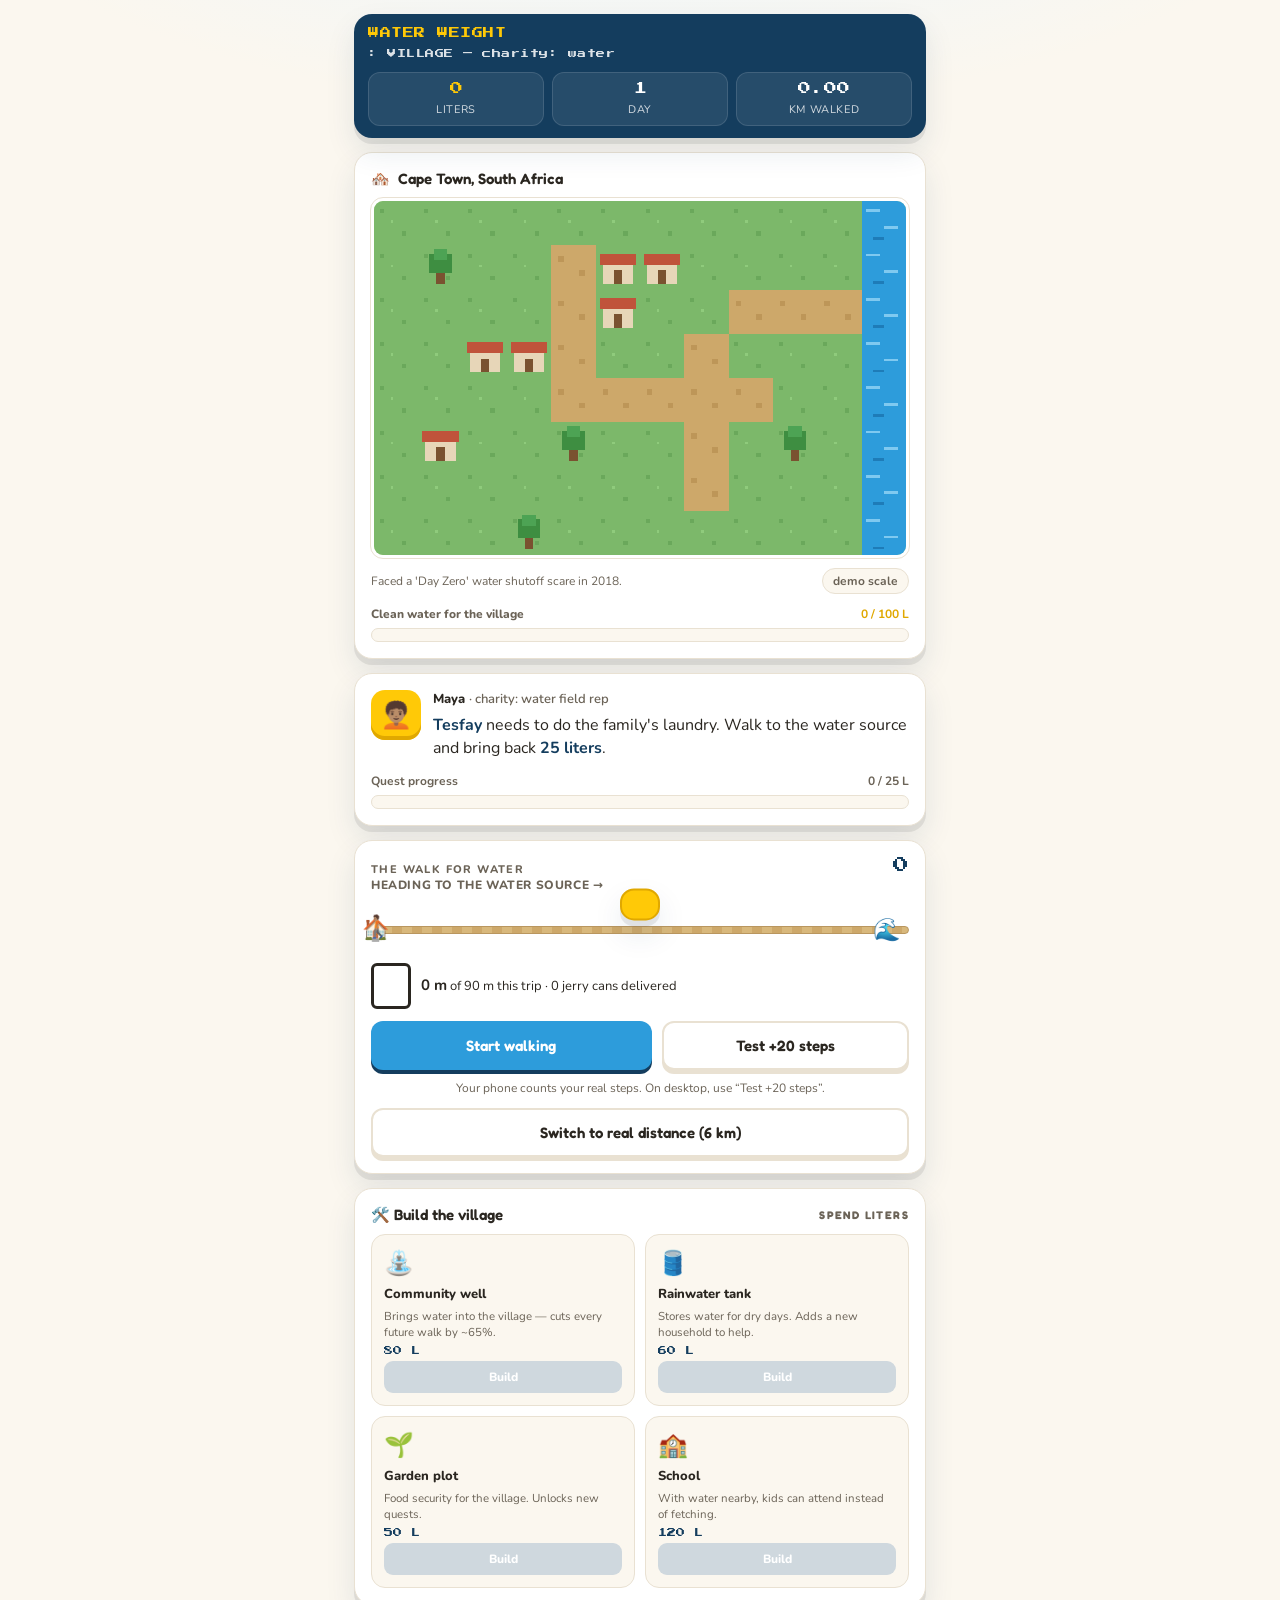
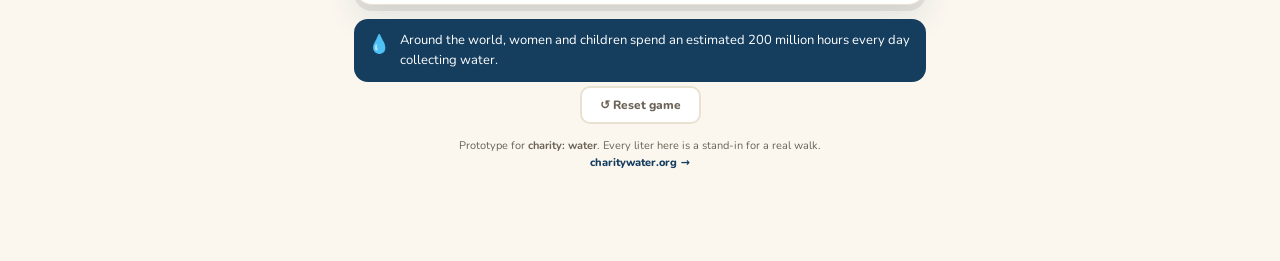
==== index.html @ 45f5c356 "Update files for current working version" ====
<!doctype html>
<html lang="en">
<head>
<meta charset="utf-8" />
<meta name="viewport" content="width=device-width, initial-scale=1, viewport-fit=cover" />
<title>Water Weight: Village</title>
<link rel="preconnect" href="https://fonts.googleapis.com">
<link rel="preconnect" href="https://fonts.gstatic.com" crossorigin>
<link href="https://fonts.googleapis.com/css2?family=Press+Start+2P&family=Fredoka:wght@500;600;700&family=Nunito:wght@400;600;700;800&display=swap" rel="stylesheet">
<link rel="stylesheet" href="style.css">
<script src="script.js" defer></script>
</head>
<body>
<div class="wrap">

  <!-- HUD -->
  <div class="hud">
    <div class="hud-top">
      <div class="logo">WATER WEIGHT<small>: VILLAGE — charity: water</small></div>
    </div>
    <div class="hud-stats">
      <div class="stat liters"><div class="k" id="hudLiters">0</div><div class="l">Liters</div></div>
      <div class="stat"><div class="k" id="hudDay">1</div><div class="l">Day</div></div>
      <div class="stat"><div class="k" id="hudKm">0.0</div><div class="l">Km walked</div></div>
    </div>
  </div>

  <!-- MAP -->
  <div class="card">
    <h2>🏘️ <span id="cityName">—</span></h2>
    <canvas id="map" width="384" height="256" aria-label="Top-down view of the village"></canvas>
    <div class="map-cap">
      <span id="cityNote">Loading a community in a real water crisis…</span>
      <span class="pill" id="walkPill">6 km round trip</span>
    </div>
    <div class="goal">
      <div class="lbl"><span>Clean water for the village</span><b id="goalNums">0 / 100 L</b></div>
      <div class="bar"><i id="goalBar"></i></div>
    </div>
  </div>

  <!-- QUEST / NPC -->
  <div class="card">
    <div class="npc">
      <div class="avatar">🧑🏽‍🦱</div>
      <div class="speech">
        <div class="who">Maya <span>· charity: water field rep</span></div>
        <p class="quest-text" id="questText">…</p>
      </div>
    </div>
    <div class="progress">
      <div class="lbl"><span>Quest progress</span><span id="questNums">0 / 0 L</span></div>
      <div class="bar"><i id="questBar"></i></div>
    </div>
  </div>

  <!-- JOURNEY / PEDOMETER -->
  <div class="card">
    <div class="journey-head">
      <span class="eyebrow">The walk for water</span>
      <span class="big" id="stepCount">0</span>
    </div>
    <div class="leg" id="legLabel">Heading to the water source →</div>

    <div class="route">
      <div class="track"></div>
      <div class="home" title="Home">🏠</div>
      <div class="walker" id="walker" style="left:4px">🚶🏽</div>
      <div class="well" title="Water source">🌊</div>
    </div>

    <div class="jerry">
      <div class="can"><i id="canFill"></i></div>
      <div class="meta">
        <b id="tripMeters">0 m</b> of <span id="tripTarget">—</span> this trip ·
        <span id="tripsDone">0</span> jerry cans delivered
      </div>
    </div>

    <div class="hazard" id="hazard">
      <span style="font-size:20px">⚠️</span>
      <span class="h-txt" id="hazardText"></span>
      <button class="h-btn" id="hazardBtn">Treat water</button>
    </div>

    <div class="btn-row">
      <button class="btn" id="startBtn">Start walking</button>
      <button class="btn ghost" id="testBtn" style="flex:0 0 46%">Test +20 steps</button>
    </div>
    <div class="sensor-note" id="sensorNote">Your phone counts your real steps. On desktop, use “Test +20 steps”.</div>

    <div class="btn-row">
      <button class="btn ghost" id="scaleBtn">Switch to real distance (6 km)</button>
    </div>
  </div>

  <!-- BUILD -->
  <div class="card">
    <h2>🛠️ Build the village <span class="eyebrow" style="margin-left:auto">spend liters</span></h2>
    <div class="builds" id="builds"></div>
  </div>

  <!-- FACT -->
  <div class="fact" id="factBox">
    <span class="dot">💧</span>
    <span id="factText">Around the world, women and children spend an estimated 200 million hours every day collecting water.</span>
  </div>

  <div class="reset-row">
    <button class="reset-btn" id="resetBtn">↺ Reset game</button>
  </div>

  <div class="foot">
    Prototype for <b>charity: water</b>. Every liter here is a stand-in for a real walk.
    <br><a href="https://www.charitywater.org" target="_blank" rel="noopener">charitywater.org →</a>
  </div>
</div>

<div class="toast" id="toast"></div>

<canvas id="confetti"></canvas>
<div class="winwrap" id="winwrap">
  <div class="wincard">
    <div class="crown">🏆</div>
    <h3>The village has clean water!</h3>
    <p id="winSub">You delivered enough water to restore the community.</p>
    <div class="big-num" id="winNum">0 L carried home</div>
    <button class="btn yellow" id="playAgain">Play again</button>
  </div>
</div>
</body>
</html>
---- style.css ----
:root{
    /* charity: water-inspired + earthen village palette */
    --cw-yellow:#FFC907;
    --cw-yellow-deep:#E0A800;
    --water:#2D9CDB;
    --water-deep:#143D5E;
    --grass:#6FAE5E;
    --path:#CDA86A;
    --cream:#FBF7EF;
    --paper:#FFFFFF;
    --ink:#2A2620;
    --ink-soft:#6B6357;
    --line:#E9E1D2;
    --good:#3FA34D;
    --shadow:0 6px 0 rgba(0,0,0,.08), 0 14px 30px rgba(20,61,94,.10);
  }
  *{box-sizing:border-box}
  html,body{margin:0}
  body{
    font-family:"Nunito",system-ui,sans-serif;
    color:var(--ink);
    background:
      radial-gradient(1200px 500px at 50% -10%, #EAF6FF 0%, rgba(234,246,255,0) 60%),
      var(--cream);
    min-height:100dvh;
    -webkit-text-size-adjust:100%;
  }
  .wrap{max-width:560px;margin:0 auto;padding:14px 14px 90px;}

  /* ---------- HUD ---------- */
  .hud{
    position:sticky;top:0;z-index:20;
    background:var(--water-deep);
    color:#fff;border-radius:18px;
    padding:12px 14px;margin-bottom:14px;
    box-shadow:var(--shadow);
  }
  .hud-top{display:flex;align-items:center;gap:10px;}
  .logo{font-family:"Press Start 2P";font-size:11px;line-height:1.5;letter-spacing:.5px;color:var(--cw-yellow);}
  .logo small{display:block;color:#fff;opacity:.85;font-size:9px;margin-top:4px;letter-spacing:.5px}
  .hud-stats{display:flex;gap:8px;margin-top:12px;}
  .stat{
    flex:1;background:rgba(255,255,255,.08);border:1px solid rgba(255,255,255,.12);
    border-radius:12px;padding:8px 10px;text-align:center;
  }
  .stat .k{font-family:"Press Start 2P";font-size:13px;line-height:1.2;}
  .stat .l{font-size:11px;opacity:.8;margin-top:5px;text-transform:uppercase;letter-spacing:.6px}
  .stat.liters .k{color:var(--cw-yellow)}

  /* ---------- cards ---------- */
  .card{
    background:var(--paper);border:1px solid var(--line);
    border-radius:18px;padding:16px;margin-bottom:14px;box-shadow:var(--shadow);
  }
  .card h2{
    font-family:"Fredoka";font-weight:600;font-size:15px;margin:0 0 10px;
    display:flex;align-items:center;gap:8px;color:var(--ink);
  }
  .eyebrow{font-size:11px;letter-spacing:1.4px;text-transform:uppercase;color:var(--ink-soft);font-weight:800}

  /* ---------- map ---------- */
  #map{
    width:100%;height:auto;display:block;border-radius:12px;
    image-rendering:pixelated;image-rendering:crisp-edges;
    background:#bfe3a0;border:3px solid #fff;outline:1px solid var(--line);
  }
  .map-cap{display:flex;justify-content:space-between;align-items:center;margin-top:10px;font-size:12px;color:var(--ink-soft)}
  .pill{background:var(--cream);border:1px solid var(--line);border-radius:999px;padding:4px 10px;font-weight:700}

  /* ---------- quest / NPC ---------- */
  .npc{display:flex;gap:12px;align-items:flex-start}
  .avatar{
    width:50px;height:50px;flex:0 0 50px;border-radius:14px;
    background:var(--cw-yellow);display:grid;place-items:center;font-size:26px;
    box-shadow:inset 0 -4px 0 var(--cw-yellow-deep);
  }
  .speech{flex:1}
  .speech .who{font-weight:800;font-size:13px}
  .speech .who span{color:var(--ink-soft);font-weight:600}
  .quest-text{margin:6px 0 0;line-height:1.45}
  .quest-text b{color:var(--water-deep)}

  .progress{margin-top:12px}
  .bar{height:14px;background:var(--cream);border:1px solid var(--line);border-radius:999px;overflow:hidden}
  .bar > i{display:block;height:100%;width:0%;background:linear-gradient(90deg,var(--water),#5FBDF0);transition:width .35s ease}
  .progress .lbl{display:flex;justify-content:space-between;font-size:12px;font-weight:700;margin-bottom:6px;color:var(--ink-soft)}

  /* ---------- journey / pedometer ---------- */
  .journey-head{display:flex;justify-content:space-between;align-items:baseline;gap:8px}
  .journey-head .big{font-family:"Press Start 2P";font-size:16px;color:var(--water-deep)}
  .leg{font-size:12px;font-weight:800;color:var(--ink-soft);text-transform:uppercase;letter-spacing:.6px}
  .leg.carry{color:var(--cw-yellow-deep)}
  .route{position:relative;height:46px;margin:14px 0 4px}
  .route .track{position:absolute;top:50%;left:0;right:0;height:8px;transform:translateY(-50%);
    background:repeating-linear-gradient(90deg,var(--path) 0 10px, #d8b87c 10px 20px);border-radius:999px;border:1px solid #b9965f}
  .route .home,.route .well{position:absolute;top:50%;transform:translate(-50%,-50%);font-size:22px}
  .route .home{left:4px}.route .well{right:-4px}
  .route .walker{position:absolute;top:50%;transform:translate(-50%,-60%);font-size:22px;transition:left .25s linear;z-index:2}
  .jerry{display:flex;align-items:center;gap:10px;margin-top:10px}
  .jerry .can{width:40px;height:46px;border:3px solid var(--ink);border-radius:6px;position:relative;background:#fff;overflow:hidden;flex:0 0 40px}
  .jerry .can > i{position:absolute;bottom:0;left:0;right:0;height:0%;background:linear-gradient(180deg,#5FBDF0,var(--water));transition:height .35s ease}
  .jerry .can::before{content:"";position:absolute;top:-7px;left:50%;transform:translateX(-50%);width:14px;height:7px;background:var(--ink);border-radius:3px 3px 0 0}
  .jerry .meta{font-size:13px;line-height:1.4}
  .jerry .meta b{font-size:15px}

  .btn{
    appearance:none;border:0;cursor:pointer;font-family:"Fredoka";font-weight:600;
    font-size:15px;border-radius:12px;padding:13px 16px;width:100%;
    background:var(--water);color:#fff;box-shadow:0 4px 0 var(--water-deep);
    transition:transform .05s ease, box-shadow .05s ease;
  }
  .btn:active{transform:translateY(3px);box-shadow:0 1px 0 var(--water-deep)}
  .btn.yellow{background:var(--cw-yellow);color:var(--ink);box-shadow:0 4px 0 var(--cw-yellow-deep)}
  .btn.ghost{background:#fff;color:var(--ink);border:2px solid var(--line);box-shadow:0 4px 0 var(--line)}
  .btn:disabled{opacity:.5;cursor:not-allowed}
  .btn:focus-visible{outline:3px solid var(--water-deep);outline-offset:2px}
  .btn-row{display:flex;gap:10px;margin-top:12px}
  .sensor-note{font-size:12px;color:var(--ink-soft);margin-top:10px;text-align:center;line-height:1.4}
  .sensor-note b{color:var(--good)}

  /* ---------- build / village ---------- */
  .builds{display:grid;grid-template-columns:1fr 1fr;gap:10px}
  .build{
    border:1px solid var(--line);border-radius:14px;padding:12px;background:var(--cream);
    display:flex;flex-direction:column;gap:6px;
  }
  .build .icon{font-size:24px}
  .build .name{font-weight:800;font-size:13px}
  .build .desc{font-size:11.5px;color:var(--ink-soft);line-height:1.35;flex:1}
  .build .cost{font-family:"Press Start 2P";font-size:9px;color:var(--water-deep)}
  .build .mini{appearance:none;border:0;cursor:pointer;background:var(--water-deep);color:#fff;
    font-weight:800;font-family:"Nunito";border-radius:9px;padding:8px;font-size:12px}
  .build .mini:disabled{background:#cfd8de;cursor:not-allowed}
  .build.done{background:#EAF7EA;border-color:#bfe3bf}
  .build.done .mini{background:var(--good)}

  /* ---------- fact ticker ---------- */
  .fact{
    background:var(--water-deep);color:#fff;border-radius:14px;padding:12px 14px;
    font-size:13px;line-height:1.5;display:flex;gap:10px;align-items:flex-start
  }
  .fact .dot{flex:0 0 auto;font-size:18px}
  .foot{text-align:center;font-size:11px;color:var(--ink-soft);margin-top:14px;line-height:1.5}
  .foot a{color:var(--water-deep);font-weight:800;text-decoration:none}

  /* ---------- celebration ---------- */
  .toast{
    position:fixed;left:50%;bottom:18px;transform:translateX(-50%) translateY(120%);
    background:var(--cw-yellow);color:var(--ink);font-weight:800;
    padding:14px 18px;border-radius:14px;box-shadow:var(--shadow);z-index:40;
    max-width:90vw;text-align:center;transition:transform .4s cubic-bezier(.2,1.3,.4,1);
    border:2px solid var(--cw-yellow-deep)
  }
  .toast.show{transform:translateX(-50%) translateY(0)}

  /* village goal */
  .goal{margin-top:12px}
  .goal .lbl{display:flex;justify-content:space-between;font-size:12px;font-weight:800;color:var(--ink-soft);margin-bottom:6px}
  .goal .lbl b{color:var(--cw-yellow-deep)}
  .goal .bar > i{display:block;height:100%;width:0%;background:linear-gradient(90deg,var(--cw-yellow),#FFE07A);transition:width .35s ease}
  .goal .bar{height:14px;background:var(--cream);border:1px solid var(--line);border-radius:999px;overflow:hidden}

  /* hazard / twist */
  .hazard{display:none;margin-top:14px;background:#FDECEA;border:1px solid #F3B6AE;border-radius:12px;padding:10px 12px;align-items:center;gap:10px}
  .hazard.show{display:flex}
  .hazard .h-txt{flex:1;font-size:12.5px;font-weight:700;color:#9A2A1E;line-height:1.35}
  .hazard .h-btn{appearance:none;border:0;cursor:pointer;background:var(--water);color:#fff;font-weight:800;
    font-family:"Nunito";border-radius:9px;padding:9px 12px;font-size:12px;white-space:nowrap;box-shadow:0 3px 0 var(--water-deep)}
  .hazard .h-btn:active{transform:translateY(2px);box-shadow:0 1px 0 var(--water-deep)}

  /* reset */
  .reset-row{display:flex;justify-content:center;margin-top:4px}
  .reset-btn{appearance:none;border:2px solid var(--line);background:#fff;color:var(--ink-soft);
    font-weight:800;border-radius:10px;padding:9px 18px;cursor:pointer;font-size:12px;font-family:"Nunito"}
  .reset-btn:hover{border-color:#d8b0aa;color:#9A2A1E}
  .reset-btn:focus-visible{outline:3px solid var(--water-deep);outline-offset:2px}

  /* win overlay + confetti */
  #confetti{position:fixed;inset:0;pointer-events:none;z-index:50;display:none}
  .winwrap{position:fixed;inset:0;background:rgba(20,61,94,.55);display:none;place-items:center;z-index:60;padding:20px}
  .winwrap.show{display:grid}
  .wincard{background:#fff;border-radius:20px;max-width:360px;width:100%;text-align:center;
    padding:26px 22px;box-shadow:var(--shadow);border:3px solid var(--cw-yellow)}
  .wincard .crown{font-size:46px}
  .wincard h3{font-family:"Fredoka";font-weight:700;font-size:22px;margin:8px 0 6px;color:var(--water-deep)}
  .wincard p{margin:0 0 6px;color:var(--ink-soft);line-height:1.5;font-size:14px}
  .wincard .big-num{font-family:"Press Start 2P";font-size:15px;color:var(--cw-yellow-deep);margin:14px 0 18px;line-height:1.4}

  @media (min-width:620px){
    .wrap{max-width:600px}
  }
  @media (prefers-reduced-motion:reduce){
    *{transition:none !important}
  }
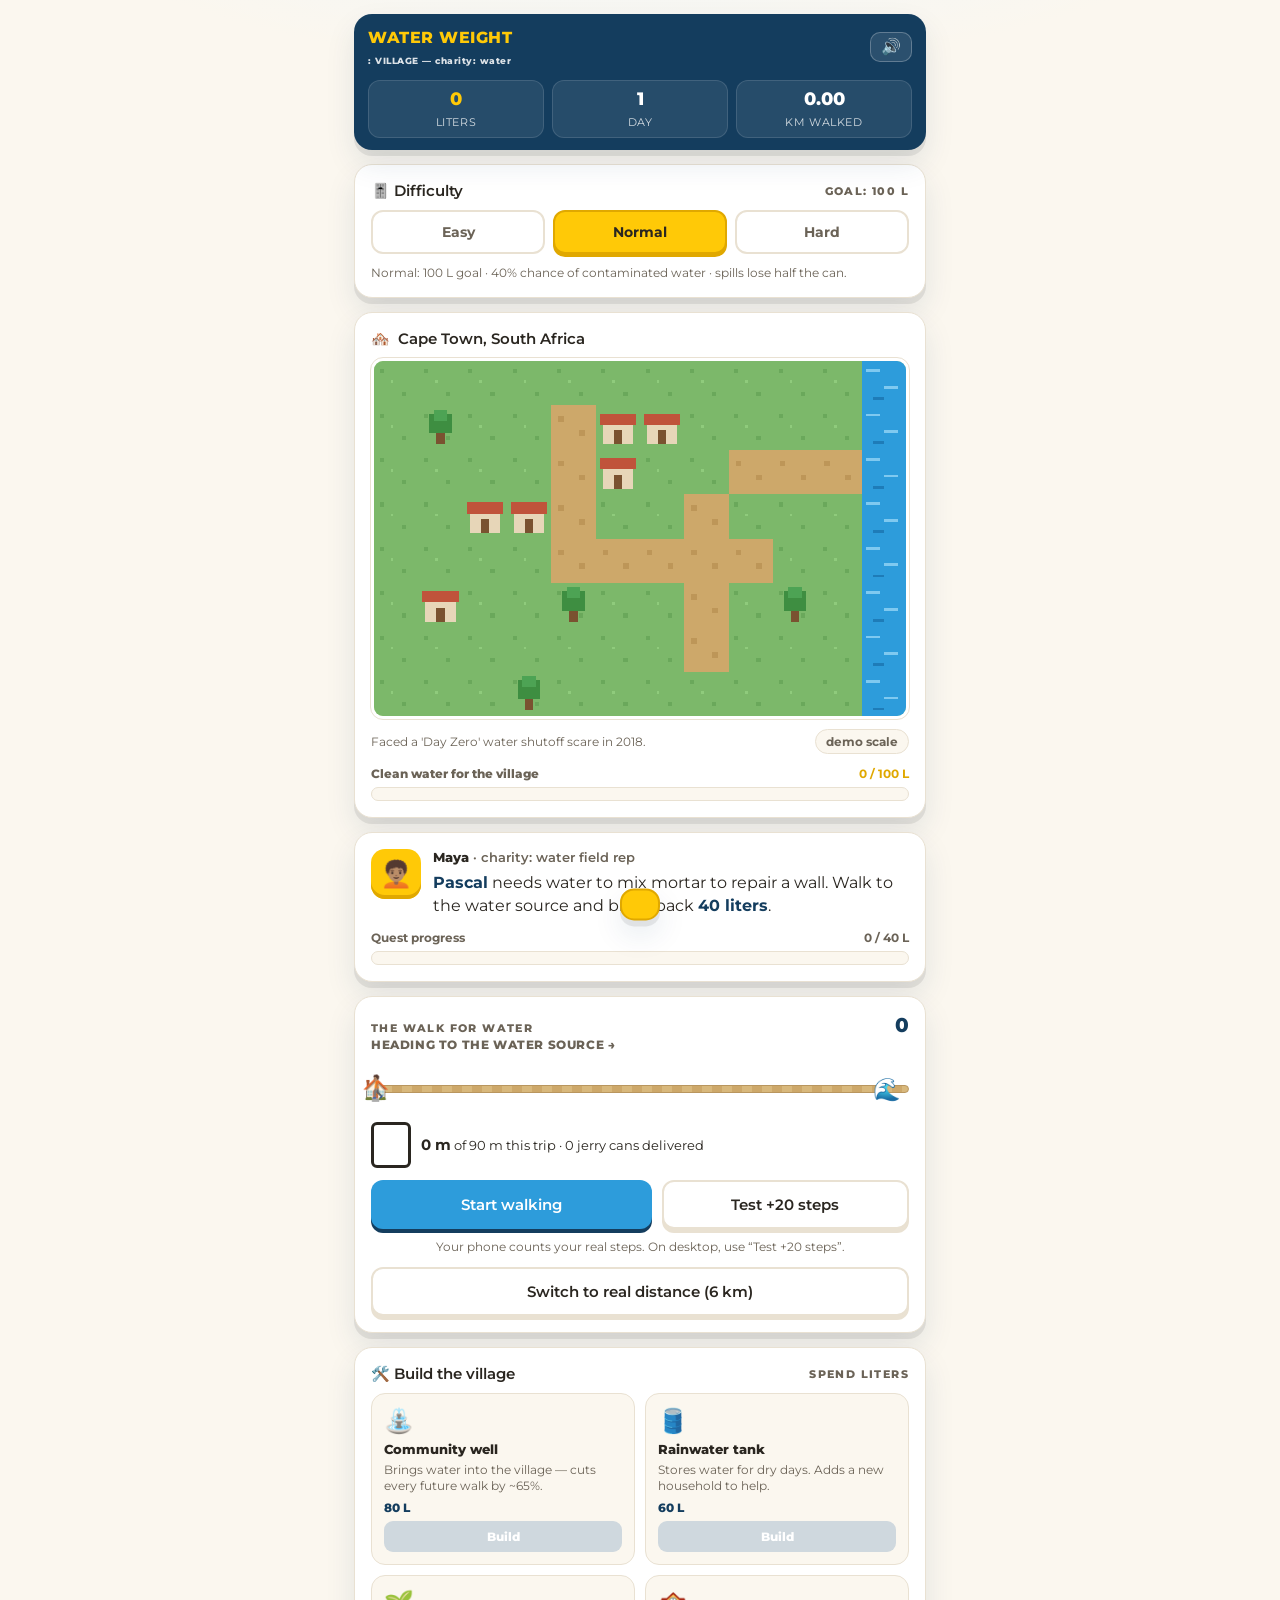
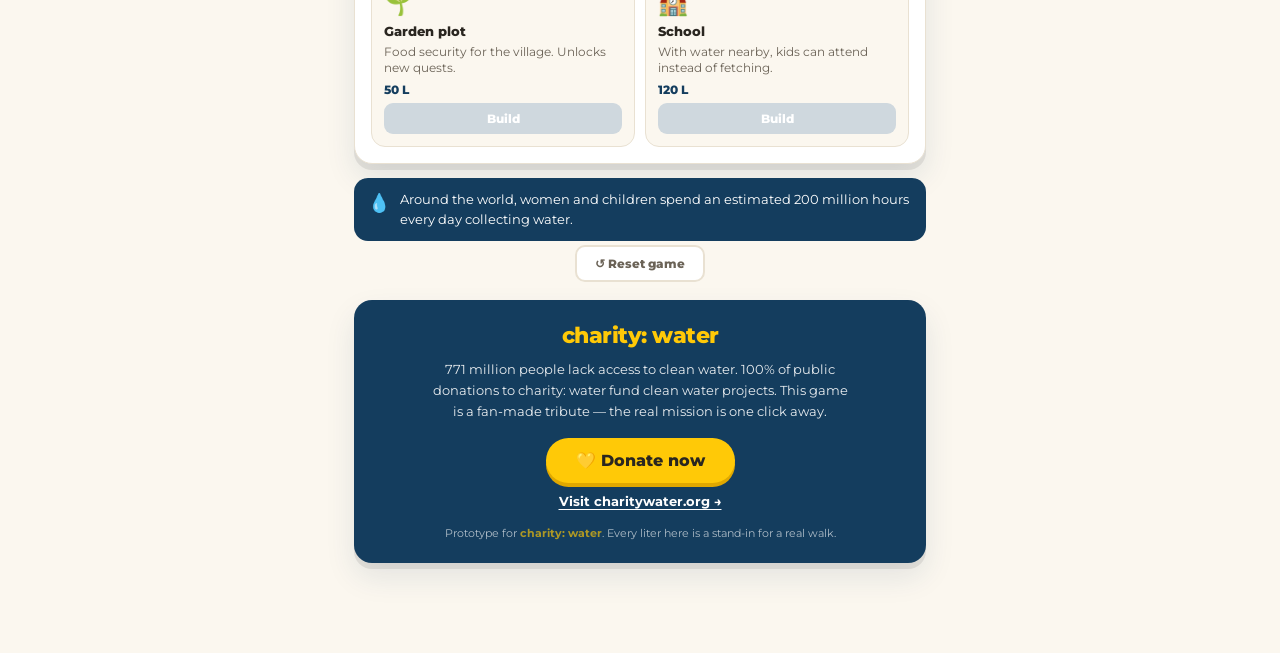
==== commit 8d9a2f4d: "Add final script.js and style.css code" ====
--- a/index.html
+++ b/index.html
@@ -6,7 +6,7 @@
 <title>Water Weight: Village</title>
 <link rel="preconnect" href="https://fonts.googleapis.com">
 <link rel="preconnect" href="https://fonts.gstatic.com" crossorigin>
-<link href="https://fonts.googleapis.com/css2?family=Press+Start+2P&family=Fredoka:wght@500;600;700&family=Nunito:wght@400;600;700;800&display=swap" rel="stylesheet">
+<link href="https://fonts.googleapis.com/css2?family=Montserrat:wght@400;600;700;800&display=swap" rel="stylesheet">
 <link rel="stylesheet" href="style.css">
 <script src="script.js" defer></script>
 </head>
@@ -17,6 +17,7 @@
   <div class="hud">
     <div class="hud-top">
       <div class="logo">WATER WEIGHT<small>: VILLAGE — charity: water</small></div>
+      <button class="mute" id="muteBtn" aria-pressed="false" title="Toggle sound">🔊</button>
     </div>
     <div class="hud-stats">
       <div class="stat liters"><div class="k" id="hudLiters">0</div><div class="l">Liters</div></div>
@@ -25,10 +26,24 @@
     </div>
   </div>
 
+  <!-- DIFFICULTY -->
+  <div class="card">
+    <h2>🎚️ Difficulty <span class="eyebrow" style="margin-left:auto" id="diffNote">goal: 100 L</span></h2>
+    <div class="diff-row">
+      <button class="diff-btn" data-diff="easy">Easy</button>
+      <button class="diff-btn active" data-diff="normal">Normal</button>
+      <button class="diff-btn" data-diff="hard">Hard</button>
+    </div>
+    <div class="diff-desc" id="diffDesc">Normal: 100 L goal · 40% chance of contaminated water · spills lose half the can.</div>
+  </div>
+
   <!-- MAP -->
   <div class="card">
     <h2>🏘️ <span id="cityName">—</span></h2>
-    <canvas id="map" width="384" height="256" aria-label="Top-down view of the village"></canvas>
+    <div class="map-wrap">
+      <canvas id="map" width="384" height="256" aria-label="Top-down view of the village"></canvas>
+      <div id="dropLayer" aria-live="polite"></div>
+    </div>
     <div class="map-cap">
       <span id="cityNote">Loading a community in a real water crisis…</span>
       <span class="pill" id="walkPill">6 km round trip</span>
@@ -110,10 +125,20 @@
     <button class="reset-btn" id="resetBtn">↺ Reset game</button>
   </div>
 
-  <div class="foot">
-    Prototype for <b>charity: water</b>. Every liter here is a stand-in for a real walk.
-    <br><a href="https://www.charitywater.org" target="_blank" rel="noopener">charitywater.org →</a>
-  </div>
+  <!-- CHARITY: WATER FOOTER -->
+  <footer class="cw-footer">
+    <div class="cw-brand">charity: water</div>
+    <p class="cw-copy">
+      771 million people lack access to clean water. 100% of public donations to
+      charity: water fund clean water projects. This game is a fan-made tribute —
+      the real mission is one click away.
+    </p>
+    <div class="cw-links">
+      <a class="cw-donate" href="https://www.charitywater.org/donate" target="_blank" rel="noopener">💛 Donate now</a>
+      <a class="cw-site" href="https://www.charitywater.org" target="_blank" rel="noopener">Visit charitywater.org →</a>
+    </div>
+    <div class="cw-fine">Prototype for <b>charity: water</b>. Every liter here is a stand-in for a real walk.</div>
+  </footer>
 </div>
 
 <div class="toast" id="toast"></div>
--- a/style.css
+++ b/style.css
@@ -17,7 +17,7 @@
   *{box-sizing:border-box}
   html,body{margin:0}
   body{
-    font-family:"Nunito",system-ui,sans-serif;
+    font-family:"Montserrat",system-ui,sans-serif;
     color:var(--ink);
     background:
       radial-gradient(1200px 500px at 50% -10%, #EAF6FF 0%, rgba(234,246,255,0) 60%),
@@ -36,14 +36,14 @@
     box-shadow:var(--shadow);
   }
   .hud-top{display:flex;align-items:center;gap:10px;}
-  .logo{font-family:"Press Start 2P";font-size:11px;line-height:1.5;letter-spacing:.5px;color:var(--cw-yellow);}
+  .logo{font-family:"Montserrat";font-weight:800;font-size:16px;line-height:1.5;letter-spacing:.5px;color:var(--cw-yellow);}
   .logo small{display:block;color:#fff;opacity:.85;font-size:9px;margin-top:4px;letter-spacing:.5px}
   .hud-stats{display:flex;gap:8px;margin-top:12px;}
   .stat{
     flex:1;background:rgba(255,255,255,.08);border:1px solid rgba(255,255,255,.12);
     border-radius:12px;padding:8px 10px;text-align:center;
   }
-  .stat .k{font-family:"Press Start 2P";font-size:13px;line-height:1.2;}
+  .stat .k{font-family:"Montserrat";font-weight:800;font-size:18px;line-height:1.2;}
   .stat .l{font-size:11px;opacity:.8;margin-top:5px;text-transform:uppercase;letter-spacing:.6px}
   .stat.liters .k{color:var(--cw-yellow)}
 
@@ -53,7 +53,7 @@
     border-radius:18px;padding:16px;margin-bottom:14px;box-shadow:var(--shadow);
   }
   .card h2{
-    font-family:"Fredoka";font-weight:600;font-size:15px;margin:0 0 10px;
+    font-family:"Montserrat";font-weight:600;font-size:15px;margin:0 0 10px;
     display:flex;align-items:center;gap:8px;color:var(--ink);
   }
   .eyebrow{font-size:11px;letter-spacing:1.4px;text-transform:uppercase;color:var(--ink-soft);font-weight:800}
@@ -87,7 +87,7 @@
 
   /* ---------- journey / pedometer ---------- */
   .journey-head{display:flex;justify-content:space-between;align-items:baseline;gap:8px}
-  .journey-head .big{font-family:"Press Start 2P";font-size:16px;color:var(--water-deep)}
+  .journey-head .big{font-family:"Montserrat";font-weight:800;font-size:20px;color:var(--water-deep)}
   .leg{font-size:12px;font-weight:800;color:var(--ink-soft);text-transform:uppercase;letter-spacing:.6px}
   .leg.carry{color:var(--cw-yellow-deep)}
   .route{position:relative;height:46px;margin:14px 0 4px}
@@ -104,7 +104,7 @@
   .jerry .meta b{font-size:15px}
 
   .btn{
-    appearance:none;border:0;cursor:pointer;font-family:"Fredoka";font-weight:600;
+    appearance:none;border:0;cursor:pointer;font-family:"Montserrat";font-weight:600;
     font-size:15px;border-radius:12px;padding:13px 16px;width:100%;
     background:var(--water);color:#fff;box-shadow:0 4px 0 var(--water-deep);
     transition:transform .05s ease, box-shadow .05s ease;
@@ -127,9 +127,9 @@
   .build .icon{font-size:24px}
   .build .name{font-weight:800;font-size:13px}
   .build .desc{font-size:11.5px;color:var(--ink-soft);line-height:1.35;flex:1}
-  .build .cost{font-family:"Press Start 2P";font-size:9px;color:var(--water-deep)}
+  .build .cost{font-family:"Montserrat";font-weight:800;font-size:12px;color:var(--water-deep)}
   .build .mini{appearance:none;border:0;cursor:pointer;background:var(--water-deep);color:#fff;
-    font-weight:800;font-family:"Nunito";border-radius:9px;padding:8px;font-size:12px}
+    font-weight:800;font-family:"Montserrat";border-radius:9px;padding:8px;font-size:12px}
   .build .mini:disabled{background:#cfd8de;cursor:not-allowed}
   .build.done{background:#EAF7EA;border-color:#bfe3bf}
   .build.done .mini{background:var(--good)}
@@ -165,13 +165,13 @@
   .hazard.show{display:flex}
   .hazard .h-txt{flex:1;font-size:12.5px;font-weight:700;color:#9A2A1E;line-height:1.35}
   .hazard .h-btn{appearance:none;border:0;cursor:pointer;background:var(--water);color:#fff;font-weight:800;
-    font-family:"Nunito";border-radius:9px;padding:9px 12px;font-size:12px;white-space:nowrap;box-shadow:0 3px 0 var(--water-deep)}
+    font-family:"Montserrat";border-radius:9px;padding:9px 12px;font-size:12px;white-space:nowrap;box-shadow:0 3px 0 var(--water-deep)}
   .hazard .h-btn:active{transform:translateY(2px);box-shadow:0 1px 0 var(--water-deep)}
 
   /* reset */
   .reset-row{display:flex;justify-content:center;margin-top:4px}
   .reset-btn{appearance:none;border:2px solid var(--line);background:#fff;color:var(--ink-soft);
-    font-weight:800;border-radius:10px;padding:9px 18px;cursor:pointer;font-size:12px;font-family:"Nunito"}
+    font-weight:800;border-radius:10px;padding:9px 18px;cursor:pointer;font-size:12px;font-family:"Montserrat"}
   .reset-btn:hover{border-color:#d8b0aa;color:#9A2A1E}
   .reset-btn:focus-visible{outline:3px solid var(--water-deep);outline-offset:2px}
 
@@ -182,13 +182,76 @@
   .wincard{background:#fff;border-radius:20px;max-width:360px;width:100%;text-align:center;
     padding:26px 22px;box-shadow:var(--shadow);border:3px solid var(--cw-yellow)}
   .wincard .crown{font-size:46px}
-  .wincard h3{font-family:"Fredoka";font-weight:700;font-size:22px;margin:8px 0 6px;color:var(--water-deep)}
+  .wincard h3{font-family:"Montserrat";font-weight:700;font-size:22px;margin:8px 0 6px;color:var(--water-deep)}
   .wincard p{margin:0 0 6px;color:var(--ink-soft);line-height:1.5;font-size:14px}
-  .wincard .big-num{font-family:"Press Start 2P";font-size:15px;color:var(--cw-yellow-deep);margin:14px 0 18px;line-height:1.4}
+  .wincard .big-num{font-family:"Montserrat";font-weight:800;font-size:18px;color:var(--cw-yellow-deep);margin:14px 0 18px;line-height:1.4}
 
   @media (min-width:620px){
     .wrap{max-width:600px}
   }
   @media (prefers-reduced-motion:reduce){
     *{transition:none !important}
-  }+  }
+  /* ---------- mute toggle ---------- */
+  .mute{
+    margin-left:auto;appearance:none;border:1px solid rgba(255,255,255,.25);
+    background:rgba(255,255,255,.1);border-radius:10px;cursor:pointer;
+    font-size:16px;padding:6px 10px;line-height:1;
+  }
+  .mute:focus-visible{outline:3px solid var(--cw-yellow);outline-offset:2px}
+
+  /* ---------- difficulty selector ---------- */
+  .diff-row{display:flex;gap:8px}
+  .diff-btn{
+    flex:1;appearance:none;cursor:pointer;font-family:"Montserrat";font-weight:700;
+    font-size:14px;padding:11px 0;border-radius:12px;border:2px solid var(--line);
+    background:#fff;color:var(--ink-soft);transition:transform .05s ease;
+  }
+  .diff-btn:active{transform:translateY(2px)}
+  .diff-btn.active{
+    background:var(--cw-yellow);border-color:var(--cw-yellow-deep);
+    color:var(--ink);box-shadow:0 3px 0 var(--cw-yellow-deep);
+  }
+  .diff-btn:focus-visible{outline:3px solid var(--water-deep);outline-offset:2px}
+  .diff-desc{font-size:12px;color:var(--ink-soft);margin-top:10px;line-height:1.45}
+
+  /* ---------- bonus drops over the map ---------- */
+  .map-wrap{position:relative}
+  #dropLayer{position:absolute;inset:0;pointer-events:none;overflow:hidden;border-radius:12px}
+  .drop{
+    position:absolute;pointer-events:auto;appearance:none;border:0;cursor:pointer;
+    background:transparent;font-size:30px;line-height:1;padding:4px;
+    filter:drop-shadow(0 3px 3px rgba(20,61,94,.4));
+    animation:bob 1.2s ease-in-out infinite;
+    transition:transform .2s ease, opacity .2s ease;
+  }
+  .drop:focus-visible{outline:3px solid var(--cw-yellow);outline-offset:2px;border-radius:8px}
+  .drop.pop{transform:scale(1.9);opacity:0}
+  .drop.gone{transform:scale(.3) translateY(10px);opacity:0}
+  @keyframes bob{
+    0%,100%{transform:translateY(0)}
+    50%{transform:translateY(-6px)}
+  }
+
+  /* ---------- charity: water footer ---------- */
+  .cw-footer{
+    margin-top:18px;background:var(--water-deep);color:#fff;
+    border-radius:18px;padding:22px 18px;text-align:center;box-shadow:var(--shadow);
+  }
+  .cw-brand{
+    font-family:"Montserrat";font-weight:800;font-size:22px;letter-spacing:-.5px;
+    color:var(--cw-yellow);text-transform:lowercase;
+  }
+  .cw-copy{font-size:13px;line-height:1.6;opacity:.9;max-width:420px;margin:10px auto 16px}
+  .cw-links{display:flex;flex-direction:column;gap:10px;align-items:center}
+  .cw-donate{
+    display:inline-block;background:var(--cw-yellow);color:var(--ink);
+    font-family:"Montserrat";font-weight:800;font-size:16px;text-decoration:none;
+    padding:13px 30px;border-radius:999px;box-shadow:0 4px 0 var(--cw-yellow-deep);
+    transition:transform .05s ease;
+  }
+  .cw-donate:active{transform:translateY(3px);box-shadow:0 1px 0 var(--cw-yellow-deep)}
+  .cw-donate:focus-visible,.cw-site:focus-visible{outline:3px solid #fff;outline-offset:3px;border-radius:999px}
+  .cw-site{color:#fff;font-weight:700;font-size:13px;text-decoration:underline;text-underline-offset:3px}
+  .cw-fine{font-size:11px;opacity:.65;margin-top:16px;line-height:1.5}
+  .cw-fine b{color:var(--cw-yellow)}
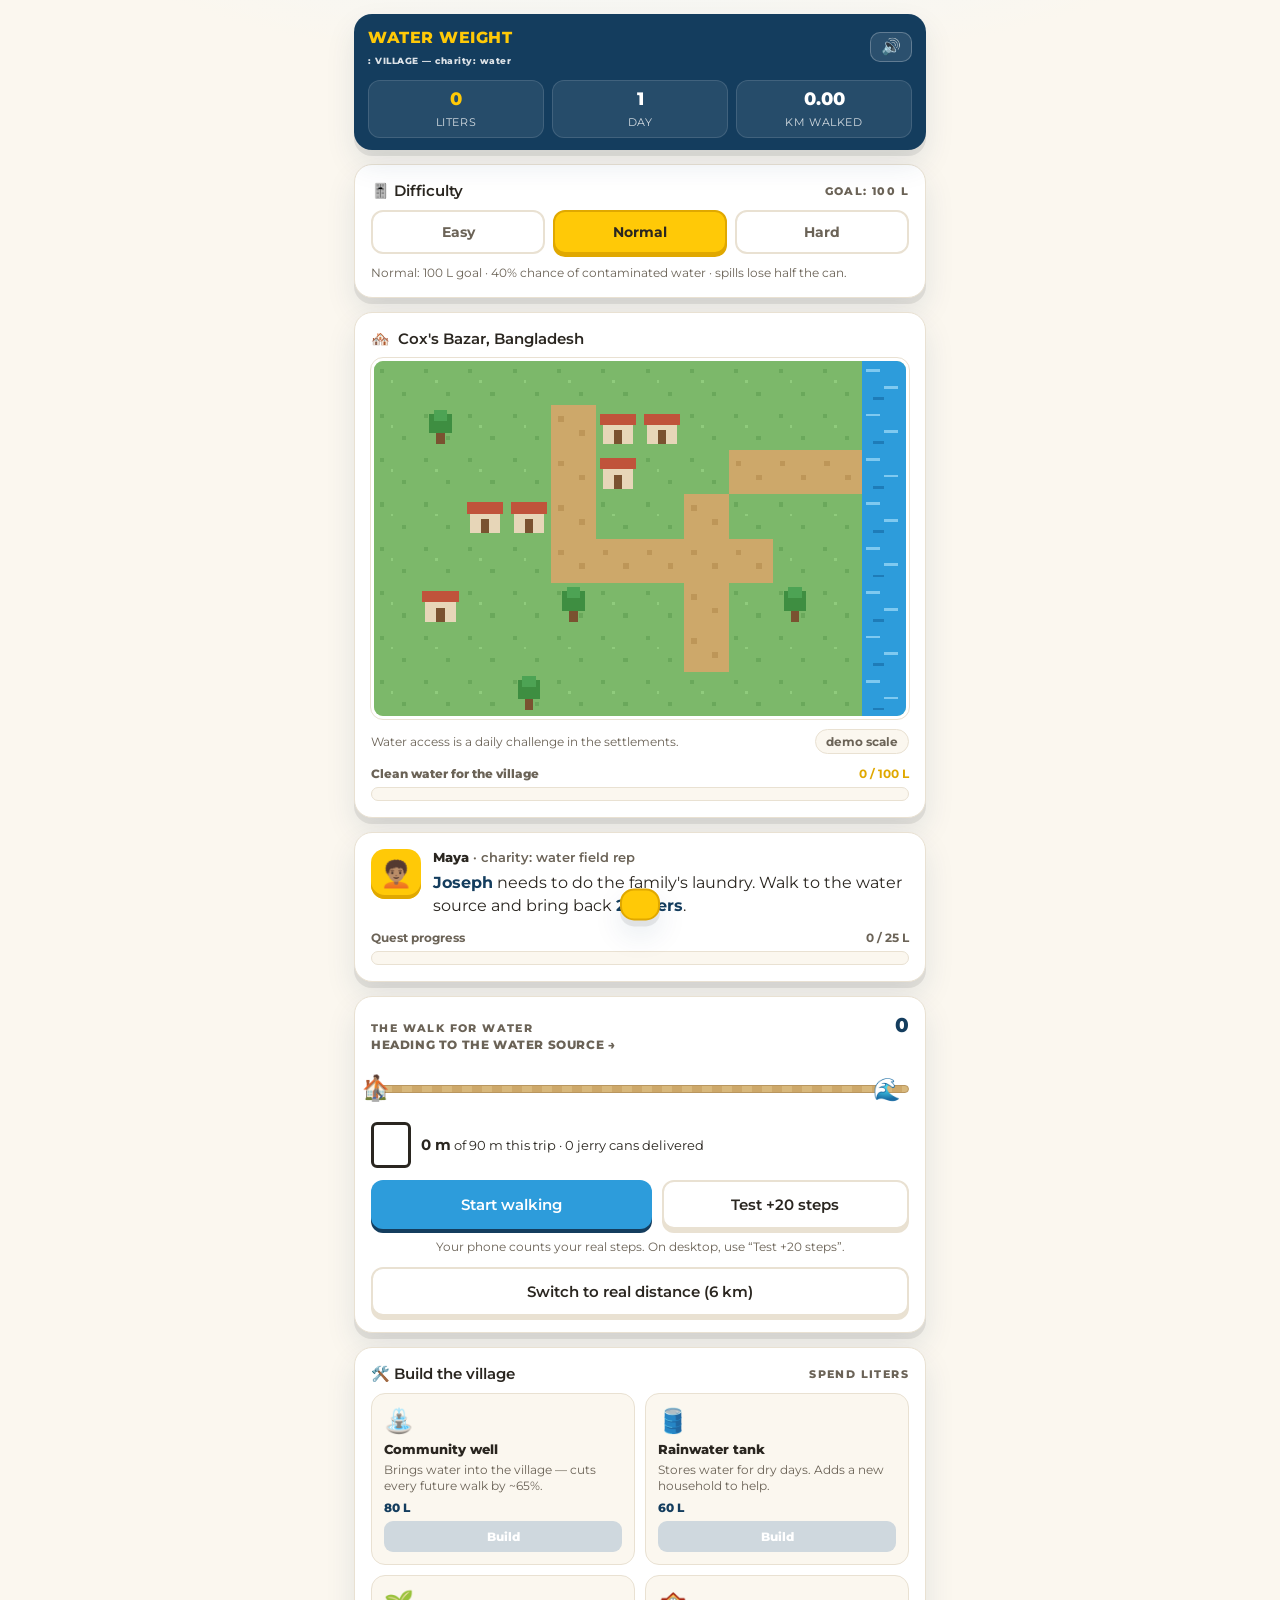
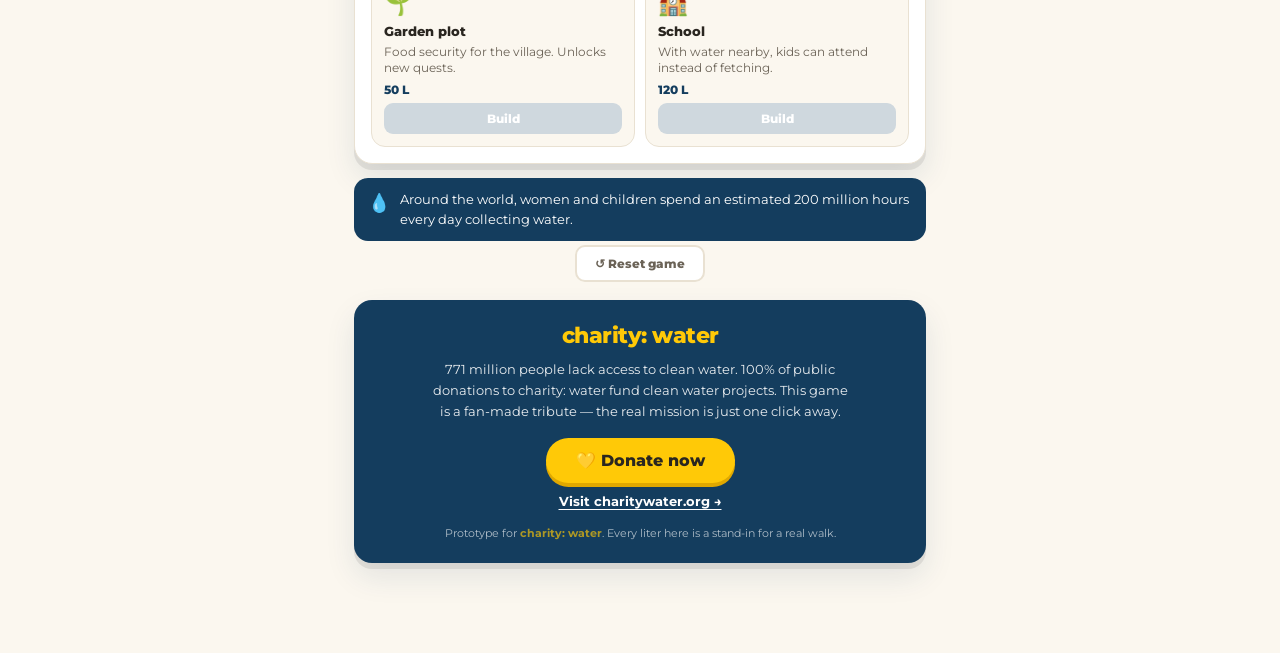
==== commit 9faaa12f: "Add minor change to index.html for simpler deployment" ====
--- a/index.html
+++ b/index.html
@@ -131,7 +131,7 @@
     <p class="cw-copy">
       771 million people lack access to clean water. 100% of public donations to
       charity: water fund clean water projects. This game is a fan-made tribute —
-      the real mission is one click away.
+      the real mission is just one click away.
     </p>
     <div class="cw-links">
       <a class="cw-donate" href="https://www.charitywater.org/donate" target="_blank" rel="noopener">💛 Donate now</a>
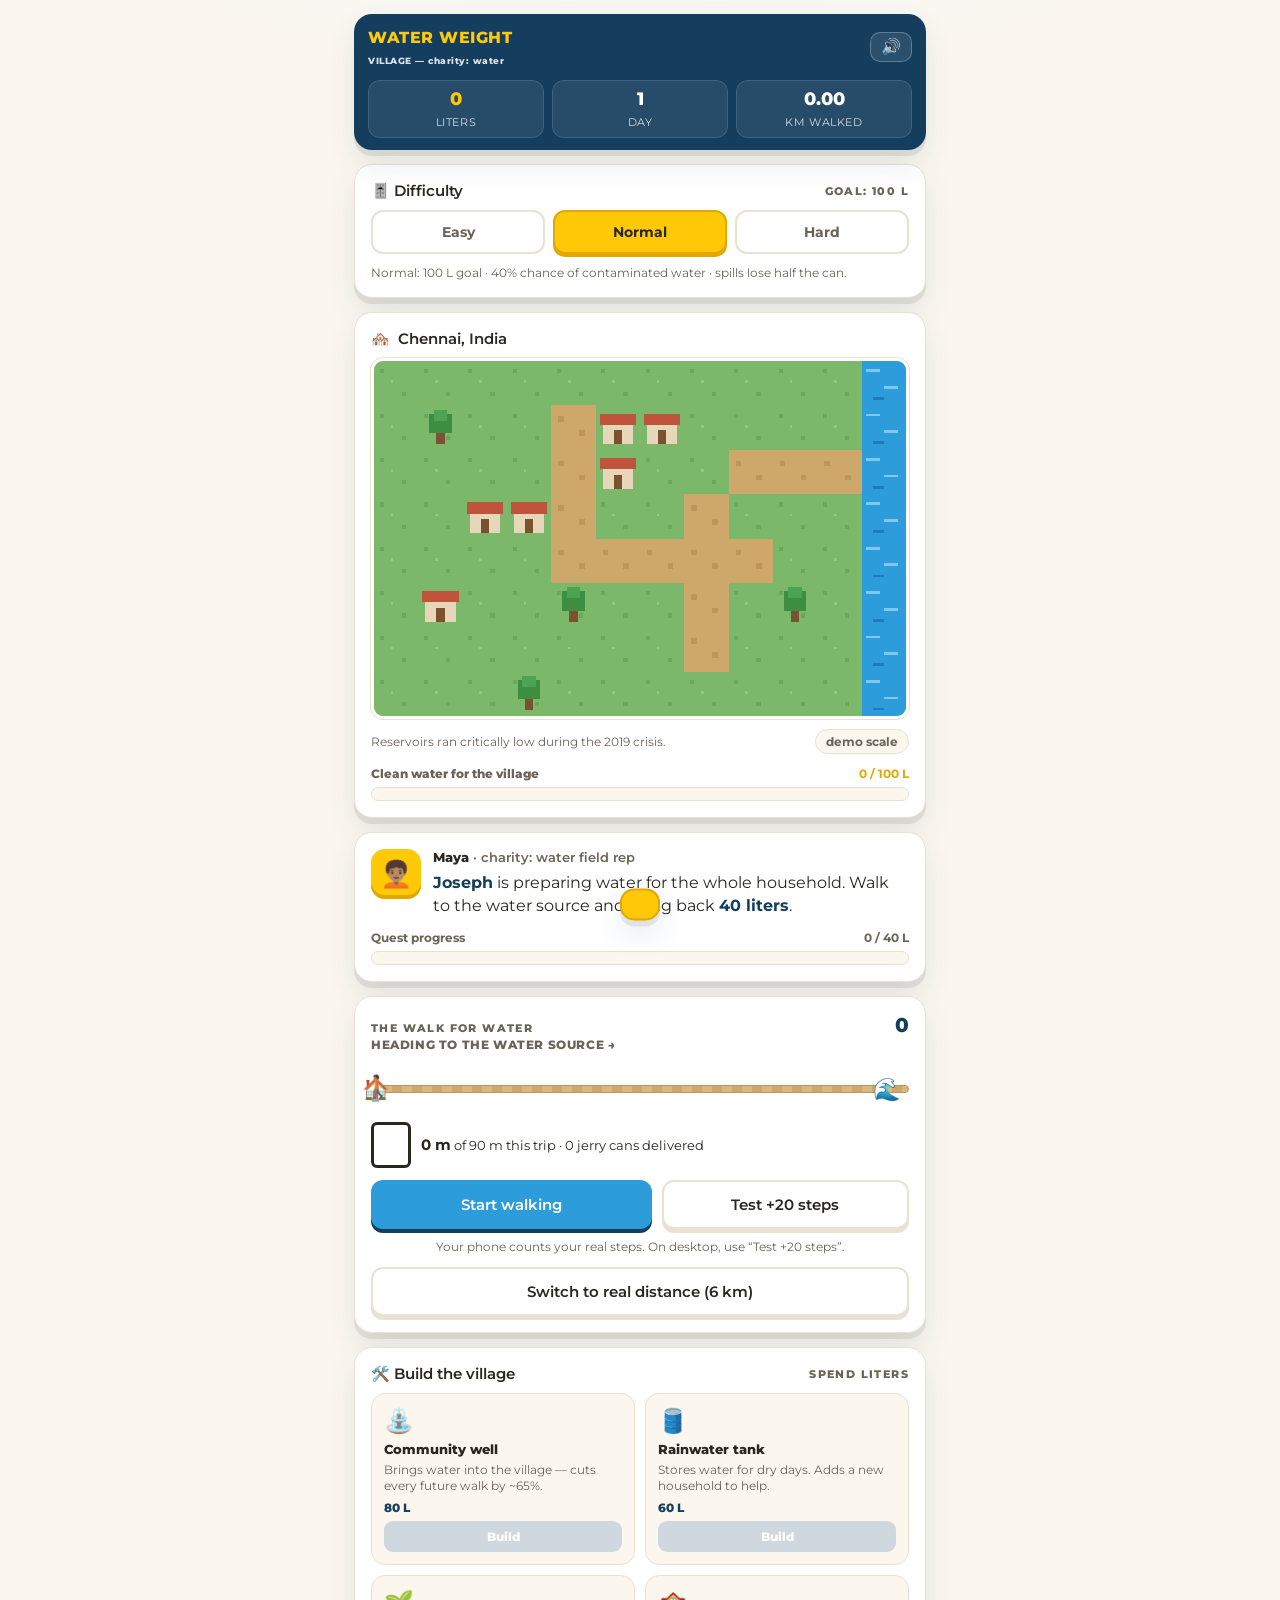
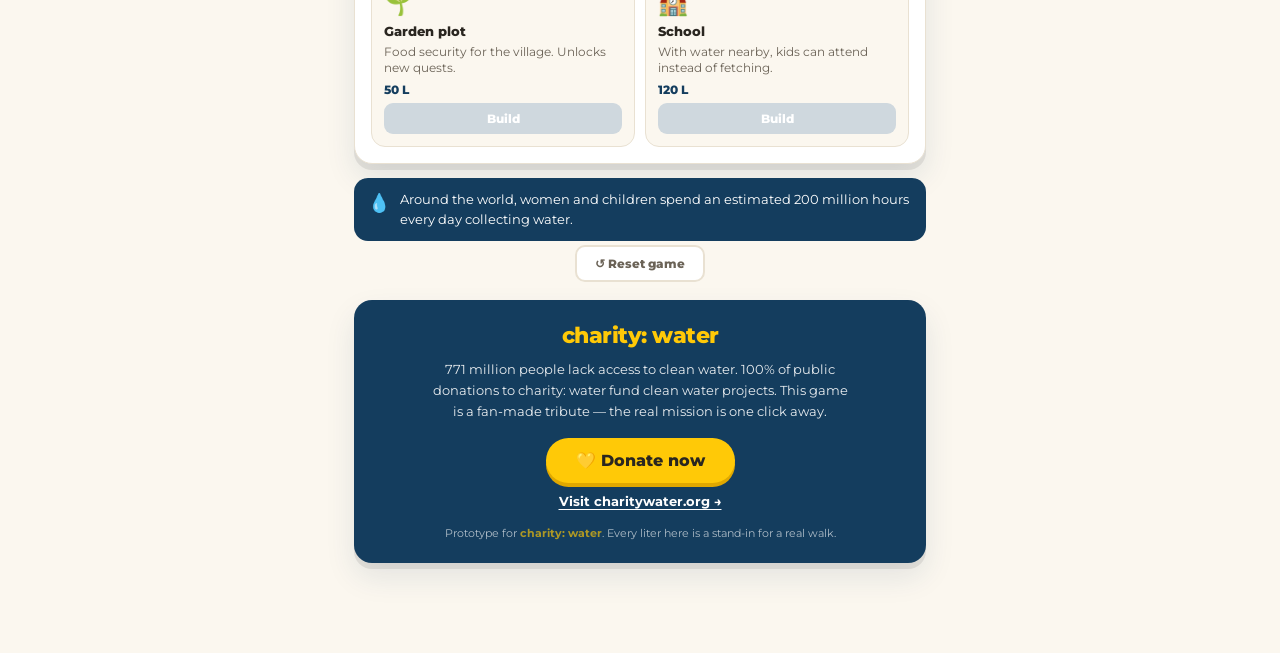
==== commit 04c8d599: "Fix bug preventing players from spending liters" ====
--- a/index.html
+++ b/index.html
@@ -16,7 +16,7 @@
   <!-- HUD -->
   <div class="hud">
     <div class="hud-top">
-      <div class="logo">WATER WEIGHT<small>: VILLAGE — charity: water</small></div>
+      <div class="logo">WATER WEIGHT<small>VILLAGE — charity: water</small></div>
       <button class="mute" id="muteBtn" aria-pressed="false" title="Toggle sound">🔊</button>
     </div>
     <div class="hud-stats">
@@ -131,7 +131,7 @@
     <p class="cw-copy">
       771 million people lack access to clean water. 100% of public donations to
       charity: water fund clean water projects. This game is a fan-made tribute —
-      the real mission is just one click away.
+      the real mission is one click away.
     </p>
     <div class="cw-links">
       <a class="cw-donate" href="https://www.charitywater.org/donate" target="_blank" rel="noopener">💛 Donate now</a>
